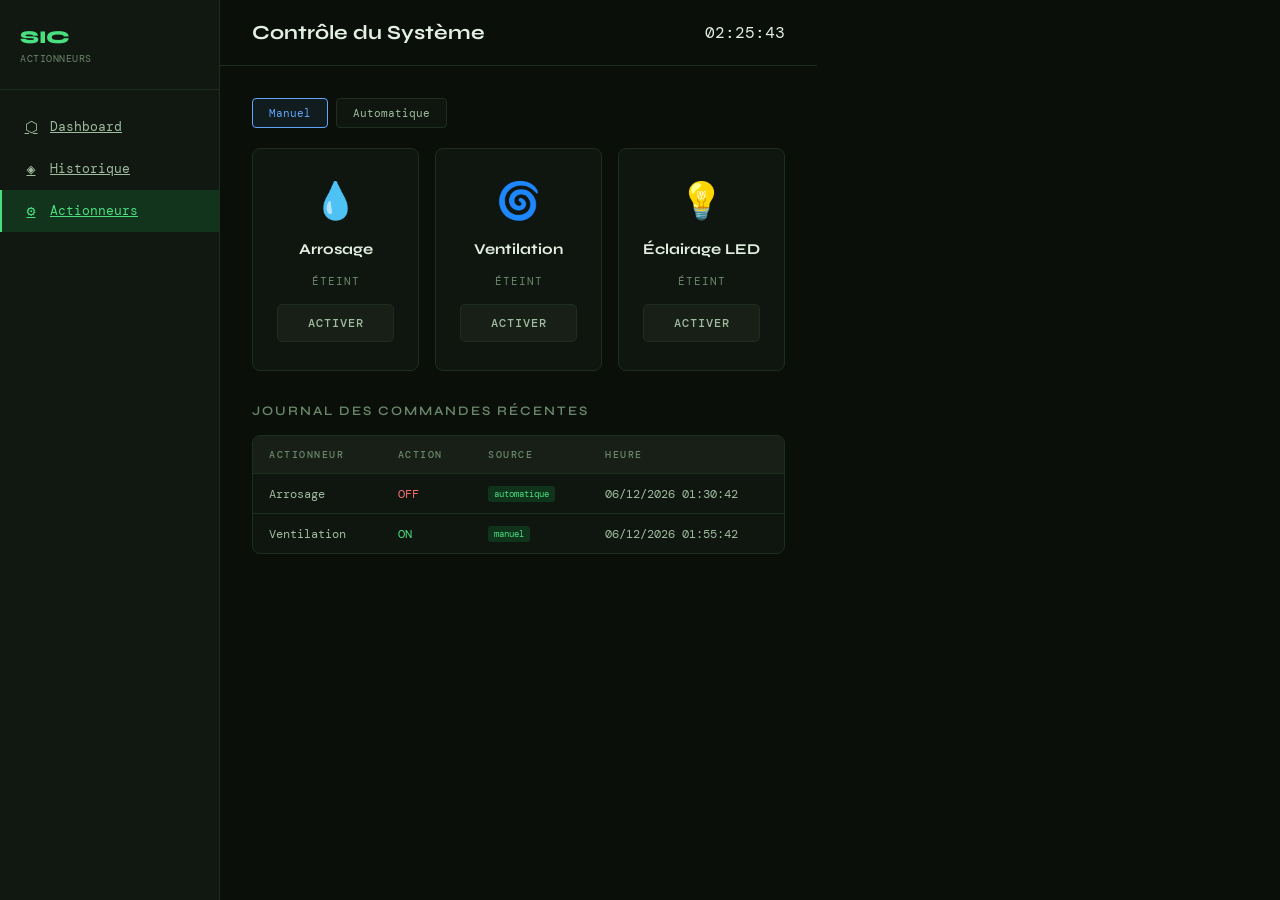
==== E6actionneurs.html @ 72ccfc66 "Add files via upload" ====
<!DOCTYPE html>
<html lang="fr">
<head>
  <meta charset="UTF-8">
  <title>SIC — Contrôle Actionneurs</title>
  <link href="https://fonts.googleapis.com/css2?family=DM+Mono&family=Syne:wght@600;800&display=swap" rel="stylesheet">
  <link rel="stylesheet" href="styles.css">
</head>
<body>
  <div class="layout">
    <aside class="sidebar">
      <div class="sidebar-logo"><h1>SIC</h1><p>ACTIONNEURS</p></div>
      <nav class="sidebar-nav">
        <a class="nav-item" href="E6Dashboard.html"><span class="ni">⬡</span> Dashboard</a>
        <a class="nav-item" href="E6historique.html"><span class="ni">◈</span> Historique</a>
        <a class="nav-item active" href="E6actionneurs.html"><span class="ni">⚙️</span> Actionneurs</a>
      </nav>
    </aside>

    <main class="main">
      <div class="topbar"><div class="topbar-title">Contrôle du Système</div><div id="clock"></div></div>
      <div class="content">
        <div class="mode-bar">
          <button class="mode-btn active" id="btn-manuel">Manuel</button>
          <button class="mode-btn" id="btn-auto">Automatique</button>
        </div>

        <div class="actionneurs-grid">
          <div class="actionneur-card" id="card-pompe">
            <div class="act-icon">💧</div><div class="act-name">Arrosage</div>
            <div class="act-state" id="state-pompe">ÉTEINT</div>
            <button class="toggle-btn" id="btn-pompe">ACTIVER</button>
          </div>
          <div class="actionneur-card" id="card-ventilo">
            <div class="act-icon">🌀</div><div class="act-name">Ventilation</div>
            <div class="act-state" id="state-ventilo">ÉTEINT</div>
            <button class="toggle-btn" id="btn-ventilo">ACTIVER</button>
          </div>
          <div class="actionneur-card" id="card-led">
            <div class="act-icon">💡</div><div class="act-name">Éclairage LED</div>
            <div class="act-state" id="state-led">ÉTEINT</div>
            <button class="toggle-btn" id="btn-led">ACTIVER</button>
          </div>
        </div>

        <div class="section-title">Journal des commandes récentes</div>
        <div class="table-wrap">
          <table>
            <thead><tr><th>Actionneur</th><th>Action</th><th>Source</th><th>Heure</th></tr></thead>
            <tbody id="commandes-body"></tbody>
          </table>
        </div>
      </div>
    </main>
  </div>
  <script src="dashboard.js"></script>
</body>
</html>
---- styles.css ----
:root {
    --bg:        #0a0f0a;
    --bg2:       #111811;
    --bg3:       #171f17;
    --border:    #1e2e1e;
    --green:     #4ade80;
    --green-dim: #22c55e55;
    --green-lo:  #16a34a33;
    --yellow:    #fbbf24;
    --red:       #f87171;
    --blue:      #60a5fa;
    --text:      #e2f0e2;
    --text-dim:  #6b876b;
    --text-mid:  #a0bca0;
    --card-bg:   #0f160f;
    --sidebar-w: 220px;
  }

  * { margin:0; padding:0; box-sizing:border-box; }

  body {
    background: var(--bg);
    color: var(--text);
    font-family: 'DM Mono', monospace;
    display: flex;
    min-height: 100vh;
    overflow-x: hidden;
  }

  /* ── SIDEBAR ───────────────────────────────────── */
  .sidebar {
    width: var(--sidebar-w);
    min-height: 100vh;
    background: var(--bg2);
    border-right: 1px solid var(--border);
    display: flex;
    flex-direction: column;
    position: fixed;
    top: 0; left: 0;
    z-index: 100;
  }

  .sidebar-logo {
    padding: 28px 20px 24px;
    border-bottom: 1px solid var(--border);
  }
  .sidebar-logo .icon {
    font-size: 24px;
    display: block;
    margin-bottom: 8px;
  }
  .sidebar-logo h1 {
    font-family: 'Syne', sans-serif;
    font-weight: 800;
    font-size: 18px;
    color: var(--green);
    letter-spacing: -0.5px;
    line-height: 1.1;
  }
  .sidebar-logo p {
    font-size: 10px;
    color: var(--text-dim);
    margin-top: 4px;
    letter-spacing: 0.5px;
  }

  .sidebar-nav {
    padding: 16px 0;
    flex: 1;
  }

  .nav-label {
    font-size: 9px;
    letter-spacing: 2px;
    color: var(--text-dim);
    padding: 12px 20px 6px;
    text-transform: uppercase;
  }

  .nav-item {
    display: flex;
    align-items: center;
    gap: 10px;
    padding: 11px 20px;
    cursor: pointer;
    transition: all 0.15s;
    border-left: 2px solid transparent;
    color: var(--text-mid);
    font-size: 13px;
    user-select: none;
  }
  .nav-item:hover { background: var(--green-lo); color: var(--green); }
  .nav-item.active {
    border-left-color: var(--green);
    background: var(--green-lo);
    color: var(--green);
  }
  .nav-item .ni { font-size: 15px; width: 18px; text-align: center; }

  .sidebar-status {
    padding: 16px 20px;
    border-top: 1px solid var(--border);
  }
  .status-dot {
    display: flex;
    align-items: center;
    gap: 8px;
    font-size: 11px;
    color: var(--text-dim);
  }
  .dot {
    width: 7px; height: 7px;
    border-radius: 50%;
    background: var(--green);
    box-shadow: 0 0 8px var(--green);
    animation: pulse 2s infinite;
  }
  .dot.off { background: var(--red); box-shadow: 0 0 8px var(--red); animation: none; }
  @keyframes pulse {
    0%,100% { opacity:1; } 50% { opacity:.4; }
  }

  /* ── MAIN ──────────────────────────────────────── */
  .main {
    margin-left: var(--sidebar-w);
    flex: 1;
    display: flex;
    flex-direction: column;
    min-height: 100vh;
  }

  .topbar {
    padding: 20px 32px;
    border-bottom: 1px solid var(--border);
    display: flex;
    align-items: center;
    justify-content: space-between;
    background: var(--bg);
    position: sticky; top: 0; z-index: 50;
  }
  .topbar-title {
    font-family: 'Syne', sans-serif;
    font-size: 20px;
    font-weight: 700;
  }
  .topbar-time {
    font-size: 12px;
    color: var(--text-dim);
  }
  .topbar-refresh {
    display: flex;
    align-items: center;
    gap: 6px;
    font-size: 11px;
    color: var(--green);
    cursor: pointer;
    padding: 6px 12px;
    border: 1px solid var(--green-dim);
    border-radius: 4px;
    transition: all .15s;
  }
  .topbar-refresh:hover { background: var(--green-lo); }

  .content { padding: 32px; flex: 1; }

  /* ── PAGES ─────────────────────────────────────── */
  .page { display: none; animation: fadeIn .25s ease; }
  .page.active { display: block; }
  @keyframes fadeIn { from { opacity:0; transform:translateY(8px); } to { opacity:1; transform:translateY(0); } }

  /* ── DASHBOARD ─────────────────────────────────── */
  .section-title {
    font-family: 'Syne', sans-serif;
    font-size: 13px;
    font-weight: 600;
    letter-spacing: 2px;
    text-transform: uppercase;
    color: var(--text-dim);
    margin-bottom: 16px;
  }

  .cards-grid {
    display: grid;
    grid-template-columns: repeat(2, 1fr);
    gap: 16px;
    margin-bottom: 32px;
  }

  .sensor-card {
    background: var(--card-bg);
    border: 1px solid var(--border);
    border-radius: 8px;
    padding: 24px;
    position: relative;
    overflow: hidden;
    transition: border-color .2s;
  }
  .sensor-card:hover { border-color: var(--green-dim); }
  .sensor-card::before {
    content: '';
    position: absolute;
    top: 0; left: 0; right: 0;
    height: 2px;
    background: linear-gradient(90deg, var(--green), transparent);
    opacity: .4;
  }
  .sensor-card.alerte { border-color: #fbbf2455; }
  .sensor-card.alerte::before { background: linear-gradient(90deg, var(--yellow), transparent); opacity:.6; }
  .sensor-card.critique { border-color: #f8717155; }
  .sensor-card.critique::before { background: linear-gradient(90deg, var(--red), transparent); opacity:.6; }

  .card-header {
    display: flex;
    align-items: center;
    justify-content: space-between;
    margin-bottom: 16px;
  }
  .card-label {
    display: flex;
    align-items: center;
    gap: 8px;
    font-size: 12px;
    color: var(--text-dim);
    letter-spacing: 0.5px;
  }
  .card-label .icon { font-size: 16px; }
  .card-badge {
    font-size: 9px;
    padding: 2px 7px;
    border-radius: 3px;
    background: var(--green-lo);
    color: var(--green);
    border: 1px solid var(--green-dim);
  }
  .card-badge.alerte { background: #fbbf2415; color: var(--yellow); border-color: #fbbf2455; }
  .card-badge.critique { background: #f8717115; color: var(--red); border-color: #f8717155; }

  .card-value {
    font-family: 'Syne', sans-serif;
    font-size: 42px;
    font-weight: 800;
    line-height: 1;
    color: var(--green);
  }
  .card-value .unit {
    font-size: 16px;
    font-weight: 400;
    color: var(--text-mid);
    margin-left: 4px;
  }
  .card-value.alerte { color: var(--yellow); }
  .card-value.critique { color: var(--red); }

  .card-bar {
    margin-top: 14px;
    height: 3px;
    background: var(--border);
    border-radius: 2px;
    overflow: hidden;
  }
  .card-bar-fill {
    height: 100%;
    background: var(--green);
    border-radius: 2px;
    transition: width .6s ease;
  }
  .card-bar-fill.alerte { background: var(--yellow); }
  .card-bar-fill.critique { background: var(--red); }

  .card-range {
    display: flex;
    justify-content: space-between;
    margin-top: 6px;
    font-size: 10px;
    color: var(--text-dim);
  }

  /* Alertes résumé */
  .alertes-box {
    background: var(--card-bg);
    border: 1px solid var(--border);
    border-radius: 8px;
    padding: 20px 24px;
  }
  .alerte-row {
    display: flex;
    align-items: center;
    gap: 10px;
    padding: 10px 0;
    border-bottom: 1px solid var(--border);
    font-size: 12px;
  }
  .alerte-row:last-child { border-bottom: none; }
  .alerte-niveau {
    font-size: 9px;
    padding: 2px 6px;
    border-radius: 3px;
    font-weight: 500;
    white-space: nowrap;
  }
  .alerte-niveau.avertissement { background: #fbbf2415; color: var(--yellow); border: 1px solid #fbbf2444; }
  .alerte-niveau.critique { background: #f8717115; color: var(--red); border: 1px solid #f8717144; }
  .alerte-msg { flex:1; color: var(--text-mid); }
  .alerte-ts { color: var(--text-dim); font-size: 10px; white-space: nowrap; }
  .no-alerte { color: var(--text-dim); font-size: 12px; padding: 8px 0; }

  /* ── HISTORIQUE ────────────────────────────────── */
  .filter-bar {
    display: flex;
    gap: 8px;
    margin-bottom: 20px;
    flex-wrap: wrap;
  }
  .filter-btn {
    padding: 7px 14px;
    font-family: 'DM Mono', monospace;
    font-size: 11px;
    border: 1px solid var(--border);
    background: var(--card-bg);
    color: var(--text-mid);
    border-radius: 4px;
    cursor: pointer;
    transition: all .15s;
  }
  .filter-btn:hover, .filter-btn.active {
    border-color: var(--green-dim);
    background: var(--green-lo);
    color: var(--green);
  }

  .table-wrap {
    background: var(--card-bg);
    border: 1px solid var(--border);
    border-radius: 8px;
    overflow: hidden;
  }
  table { width: 100%; border-collapse: collapse; font-size: 12px; }
  thead tr { background: var(--bg3); border-bottom: 1px solid var(--border); }
  th {
    padding: 12px 16px;
    text-align: left;
    font-size: 10px;
    letter-spacing: 1.5px;
    text-transform: uppercase;
    color: var(--text-dim);
    font-weight: 500;
  }
  tbody tr {
    border-bottom: 1px solid var(--border);
    transition: background .1s;
  }
  tbody tr:last-child { border-bottom: none; }
  tbody tr:hover { background: var(--green-lo); }
  td { padding: 11px 16px; color: var(--text-mid); }
  td.val { color: var(--text); font-weight: 500; }
  td .badge {
    display: inline-block;
    font-size: 9px;
    padding: 2px 6px;
    border-radius: 3px;
  }
  td .badge.normal { background: var(--green-lo); color: var(--green); }
  td .badge.alerte { background: #fbbf2415; color: var(--yellow); }
  td .badge.critique { background: #f8717115; color: var(--red); }

  /* ── ACTIONNEURS ───────────────────────────────── */
  .actionneurs-grid {
    display: grid;
    grid-template-columns: repeat(3, 1fr);
    gap: 16px;
    margin-bottom: 32px;
  }

  .actionneur-card {
    background: var(--card-bg);
    border: 1px solid var(--border);
    border-radius: 8px;
    padding: 28px 24px;
    display: flex;
    flex-direction: column;
    align-items: center;
    gap: 16px;
    text-align: center;
    transition: all .2s;
  }
  .actionneur-card.on {
    border-color: var(--green-dim);
    box-shadow: 0 0 30px var(--green-lo);
  }

  .act-icon {
    font-size: 36px;
    transition: filter .3s;
  }
  .actionneur-card.on .act-icon { filter: drop-shadow(0 0 8px var(--green)); }

  .act-name {
    font-family: 'Syne', sans-serif;
    font-size: 15px;
    font-weight: 700;
    color: var(--text);
  }
  .act-state {
    font-size: 11px;
    color: var(--text-dim);
    letter-spacing: 1px;
  }
  .actionneur-card.on .act-state { color: var(--green); }

  .toggle-btn {
    width: 100%;
    padding: 10px;
    font-family: 'DM Mono', monospace;
    font-size: 12px;
    font-weight: 500;
    border-radius: 5px;
    border: 1px solid var(--border);
    background: var(--bg3);
    color: var(--text-mid);
    cursor: pointer;
    transition: all .15s;
    letter-spacing: 1px;
  }
  .toggle-btn:hover { border-color: var(--green-dim); color: var(--green); background: var(--green-lo); }
  .toggle-btn.on {
    background: var(--green-lo);
    border-color: var(--green);
    color: var(--green);
  }

  .mode-bar {
    display: flex;
    gap: 8px;
    margin-bottom: 20px;
  }
  .mode-btn {
    padding: 7px 16px;
    font-family: 'DM Mono', monospace;
    font-size: 11px;
    border: 1px solid var(--border);
    background: var(--card-bg);
    color: var(--text-mid);
    border-radius: 4px;
    cursor: pointer;
    transition: all .15s;
  }
  .mode-btn.active { border-color: var(--blue); background: #60a5fa15; color: var(--blue); }

  .info-box {
    background: #60a5fa0d;
    border: 1px solid #60a5fa22;
    border-radius: 6px;
    padding: 14px 18px;
    font-size: 11px;
    color: #93c5fd;
    line-height: 1.6;
  }

  /* ── SCROLLBAR ─────────────────────────────────── */
  ::-webkit-scrollbar { width: 4px; }
  ::-webkit-scrollbar-track { background: var(--bg); }
  ::-webkit-scrollbar-thumb { background: var(--border); border-radius: 2px; }
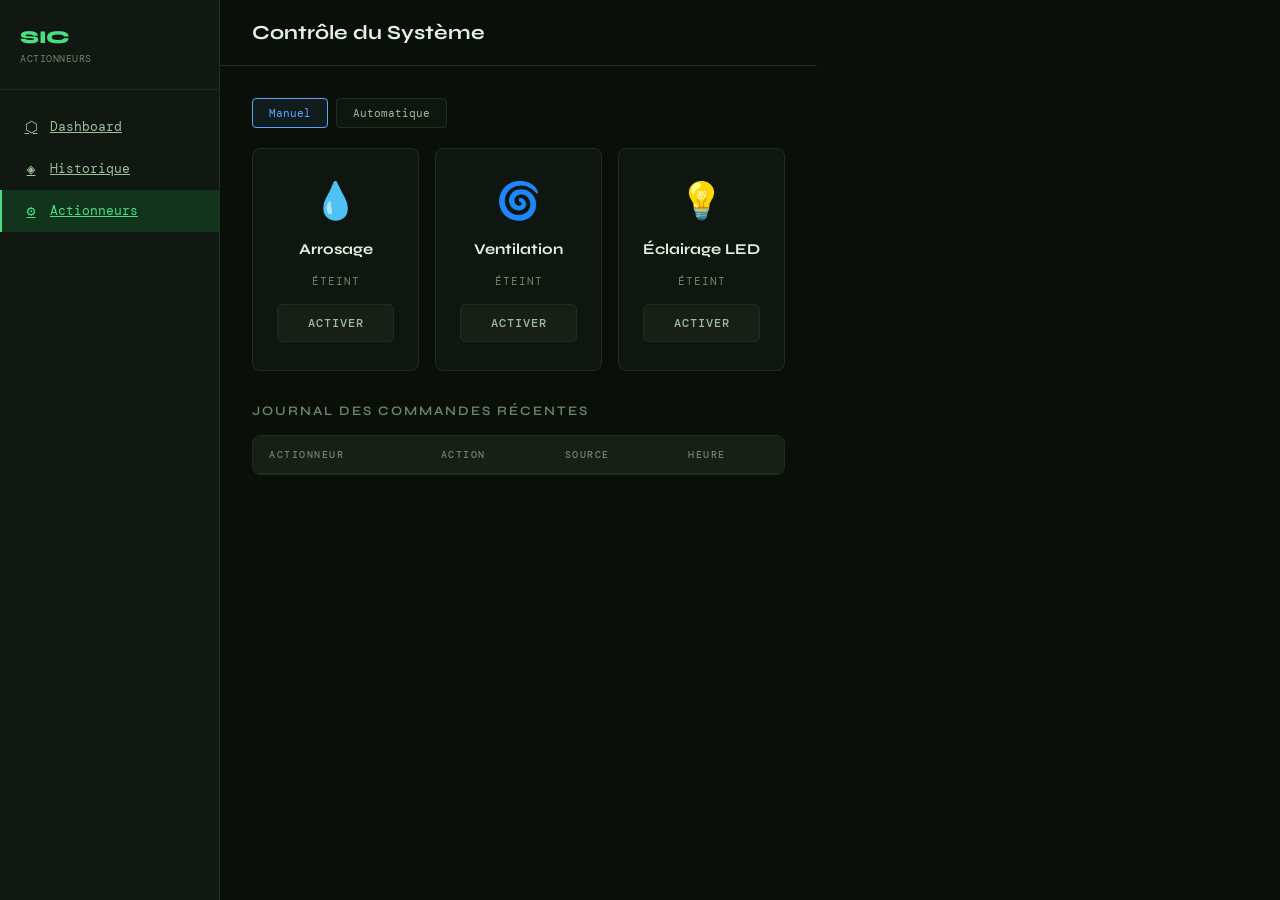
==== commit 76cc43b5: "Add files via upload" ====
--- a/E6actionneurs.html
+++ b/E6actionneurs.html
@@ -53,6 +53,6 @@
       </div>
     </main>
   </div>
-  <script src="dashboard.js"></script>
+  <script src="actionneurs.js"></script>
 </body>
 </html>
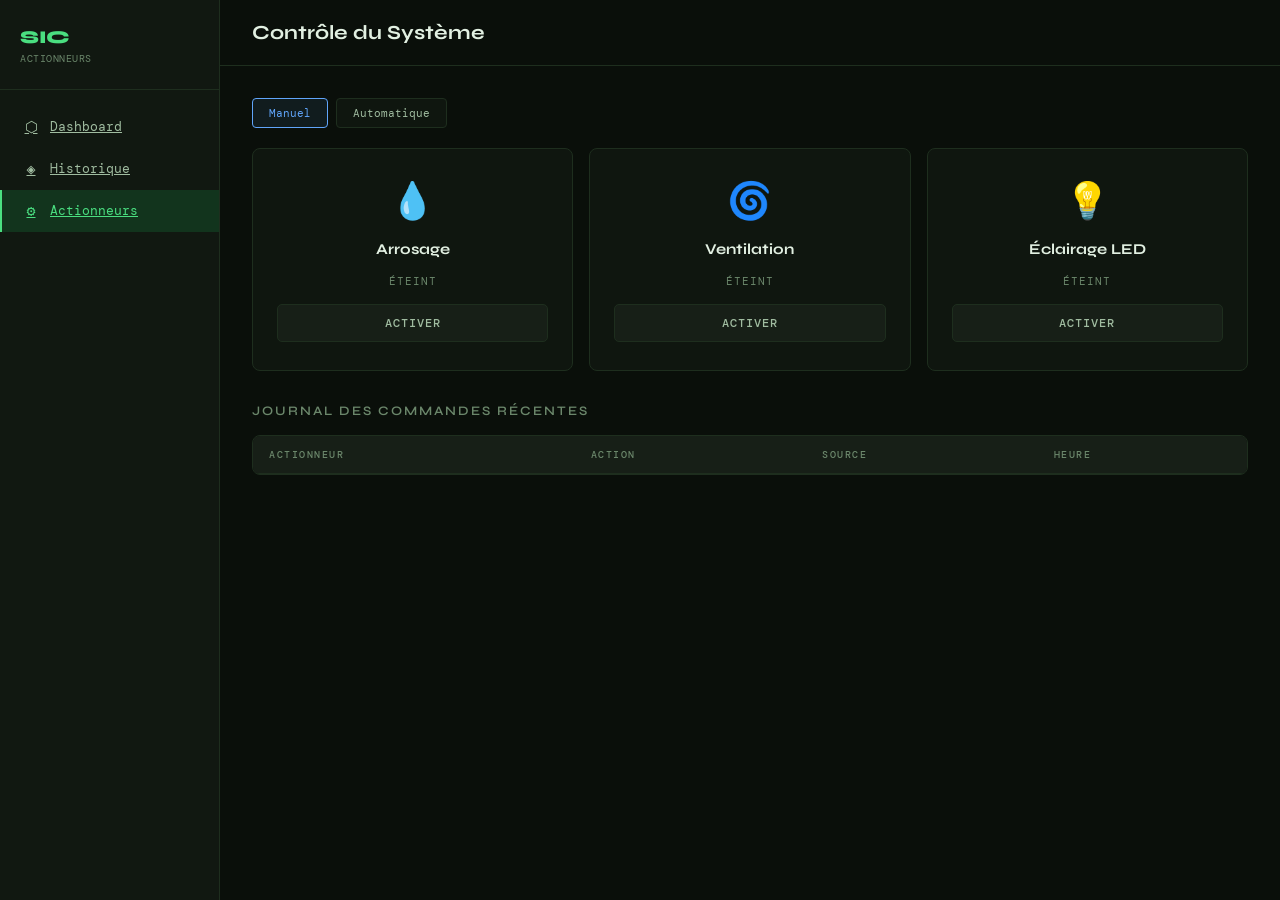
==== commit 7c022667: "Add files via upload" ====
--- a/E6actionneurs.html
+++ b/E6actionneurs.html
@@ -53,6 +53,7 @@
       </div>
     </main>
   </div>
+  <script src="mqtt.min.js"></script>
   <script src="actionneurs.js"></script>
 </body>
 </html>
--- a/styles.css
+++ b/styles.css
@@ -121,13 +121,21 @@
   }
 
   /* ── MAIN ──────────────────────────────────────── */
-  .main {
+.main {
+    /* On garde ta marge intacte */
     margin-left: var(--sidebar-w);
+    
+    /* On force la largeur : 100% de l'écran MOINS la largeur de la sidebar */
+    width: calc(100vw - var(--sidebar-w));
+    
+    /* Pour éviter les mauvaises surprises avec le padding */
+    box-sizing: border-box; 
+    
     flex: 1;
     display: flex;
     flex-direction: column;
     min-height: 100vh;
-  }
+}
 
   .topbar {
     padding: 20px 32px;
@@ -456,6 +464,12 @@
     line-height: 1.6;
   }
 
+  .toggle-btn:disabled {
+    opacity: 0.5;
+    cursor: not-allowed;
+    background-color: #555; /* À adapter selon ton thème */
+}
+
   /* ── SCROLLBAR ─────────────────────────────────── */
   ::-webkit-scrollbar { width: 4px; }
   ::-webkit-scrollbar-track { background: var(--bg); }
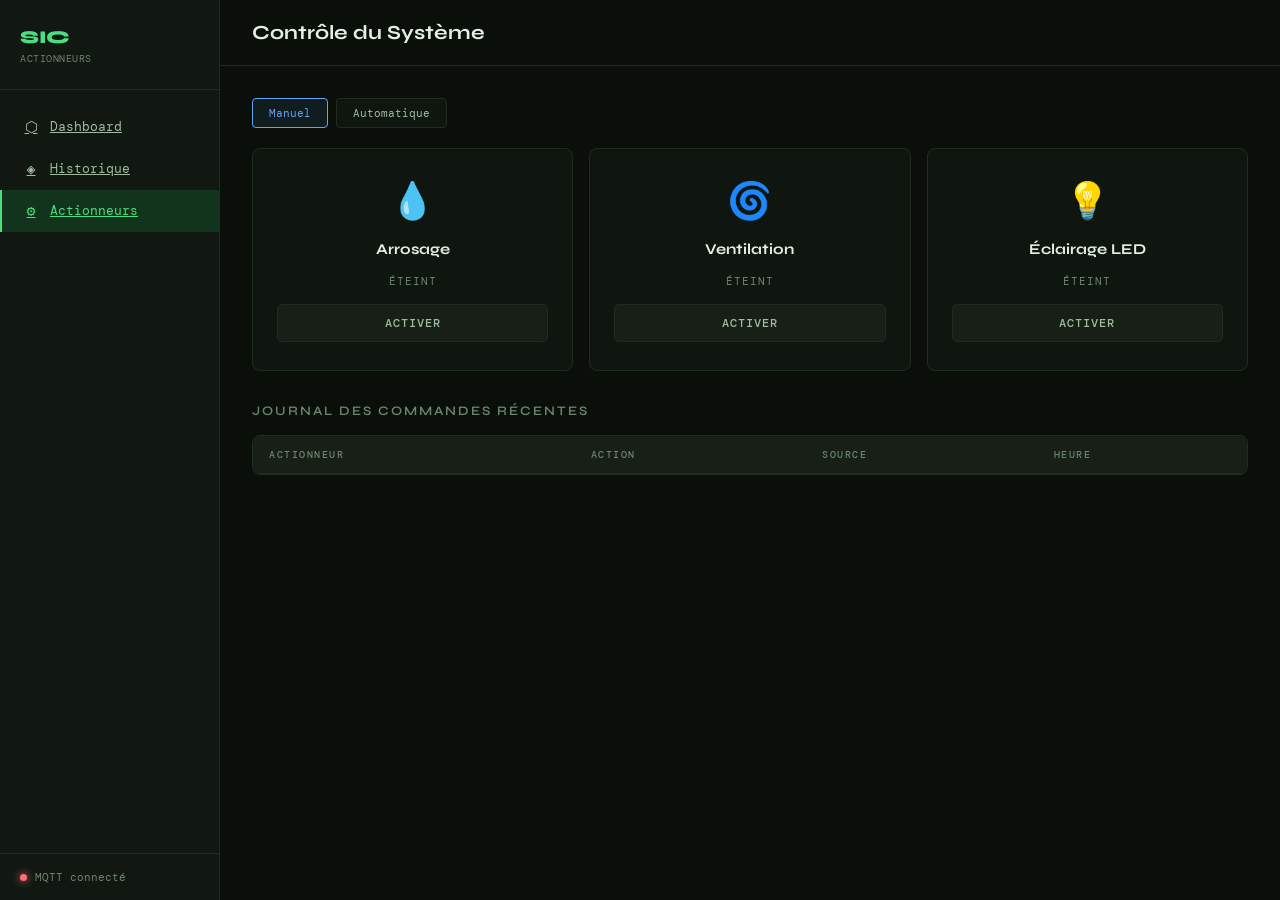
==== commit 6e5d29b7: "Add files via upload" ====
--- a/E6actionneurs.html
+++ b/E6actionneurs.html
@@ -15,6 +15,12 @@
         <a class="nav-item" href="E6historique.html"><span class="ni">◈</span> Historique</a>
         <a class="nav-item active" href="E6actionneurs.html"><span class="ni">⚙️</span> Actionneurs</a>
       </nav>
+      <div class="sidebar-status">
+        <div class="status-dot">
+          <div class="dot off" id="mqtt-dot"></div>
+          <span>MQTT connecté</span>
+        </div>
+      </div>
     </aside>
 
     <main class="main">
@@ -55,5 +61,6 @@
   </div>
   <script src="mqtt.min.js"></script>
   <script src="actionneurs.js"></script>
+  
 </body>
 </html>
--- a/styles.css
+++ b/styles.css
@@ -470,6 +470,20 @@
     background-color: #555; /* À adapter selon ton thème */
 }
 
+.mqtt-status {
+  position: fixed;
+  bottom: 12px;
+  left: calc(var(--sidebar-w) + 12px); /* évite la sidebar */
+  display: flex;
+  flex-direction: column;
+  gap: 6px;
+  background: var(--bg2);
+  border: 1px solid var(--border);
+  border-radius: 6px;
+  padding: 10px 12px;
+  z-index: 200;
+}
+
   /* ── SCROLLBAR ─────────────────────────────────── */
   ::-webkit-scrollbar { width: 4px; }
   ::-webkit-scrollbar-track { background: var(--bg); }
